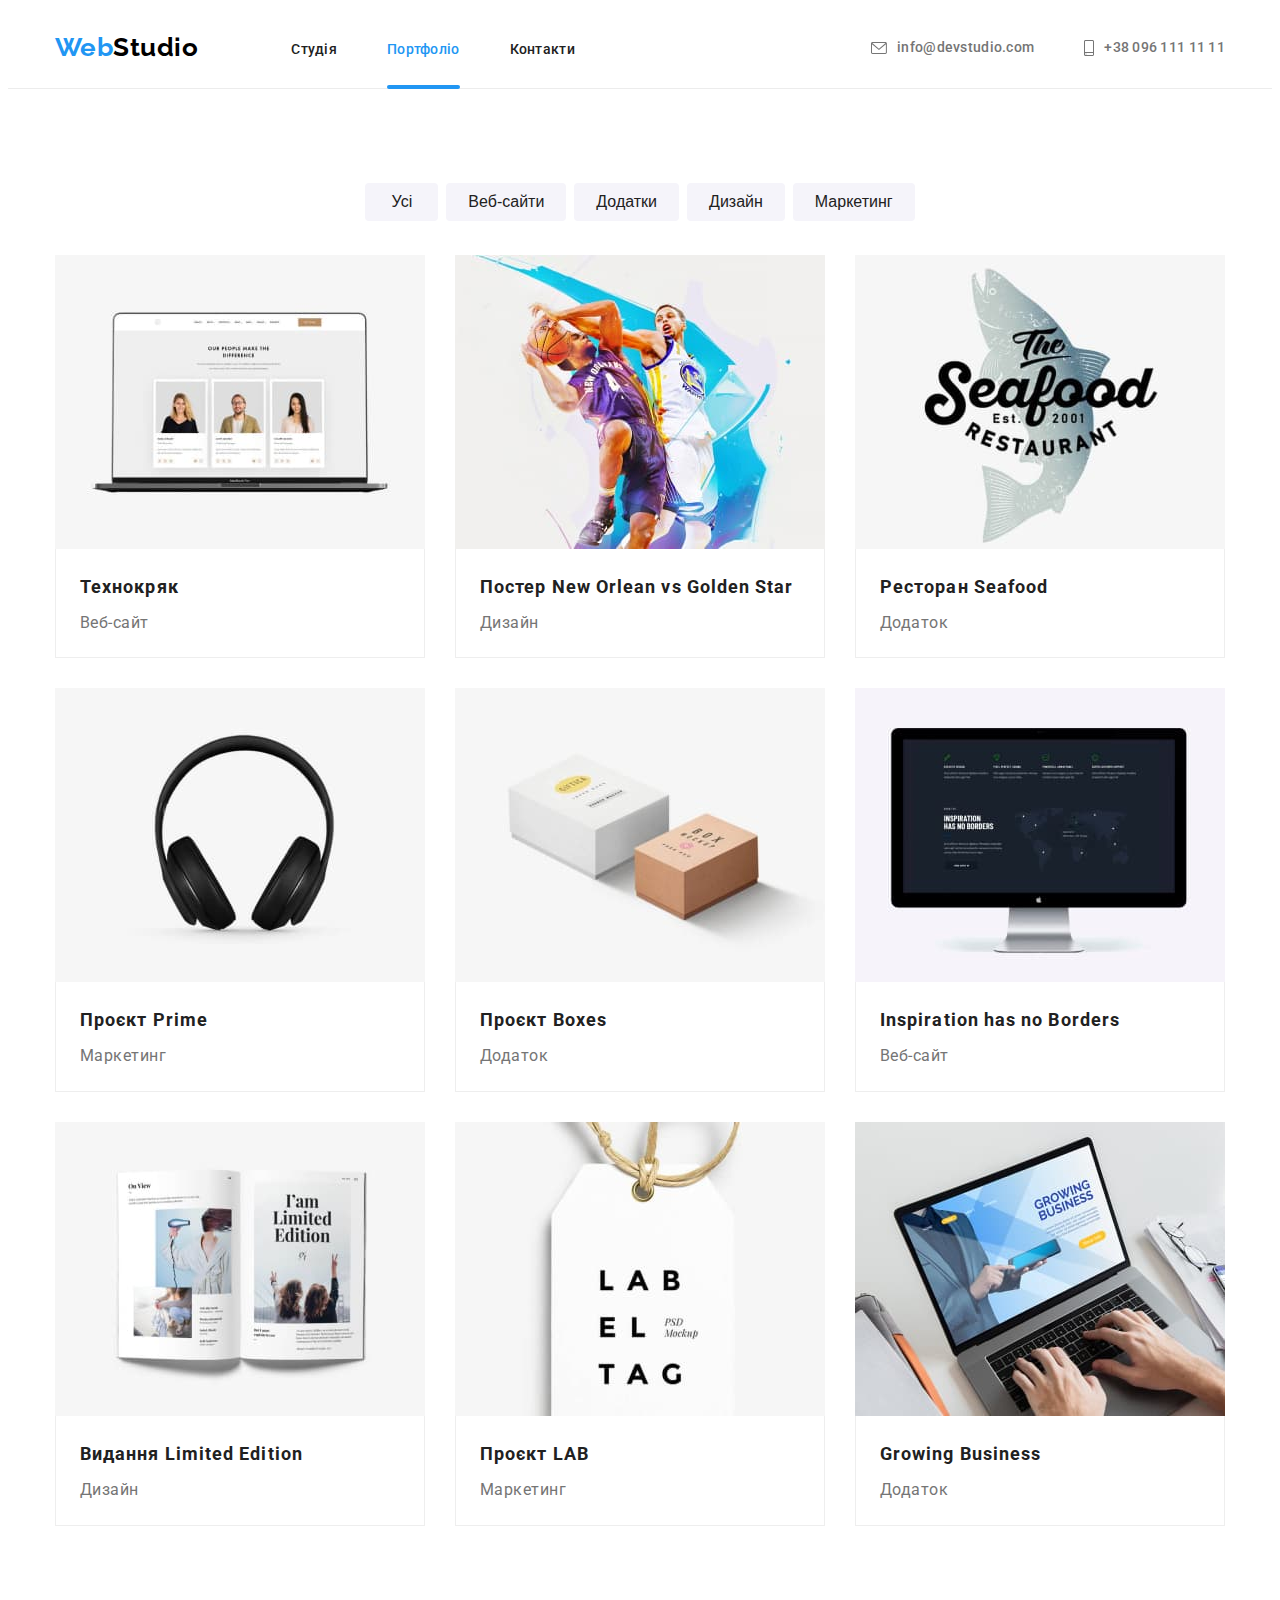
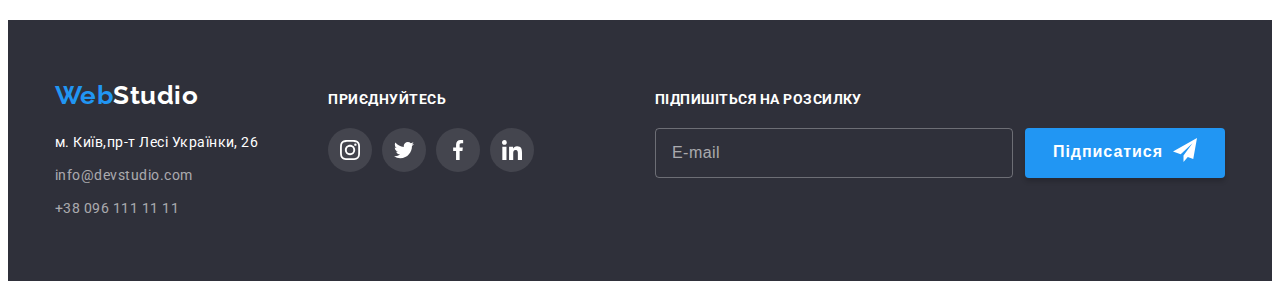
==== portfolio.html @ 3c7f7f25 "hw06" ====
<!DOCTYPE html>
<html lang="uk">
  <head>
    <meta charset="UTF-8" />
    <meta http-equiv="X-UA-Compatible" content="IE=edge" />
    <meta name="viewport" content="width=device-width, initial-scale=1.0" />
    <title>Portfolio</title>
    <link rel="preconnect" href="https://fonts.googleapis.com" />
    <link rel="preconnect" href="https://fonts.gstatic.com" crossorigin />
    <link
      href="https://fonts.googleapis.com/css2?family=Raleway:wght@700&family=Roboto:wght@400;500;700;900&display=swap"
      rel="stylesheet"
    />
    <link
      rel="stylesheet"
      href="https://cdnjs.cloudflare.com/ajax/libs/modern-normalize/1.1.0/modern-normalize.min.css"
      integrity="sha512-wpPYUAdjBVSE4KJnH1VR1HeZfpl1ub8YT/NKx4PuQ5NmX2tKuGu6U/JRp5y+Y8XG2tV+wKQpNHVUX03MfMFn9Q=="
      crossorigin="anonymous"
      referrerpolicy="no-referrer"
    />
    <link rel="stylesheet" href="./css/styles.css" />
  </head>

  <body>
    <!--header content-->
    <header class="header-content">
      <div class="container">
        <nav class="header-nav">
          <a href="./index.html" class="logo"
            >Web<span class="header-studio">Studio</span></a
          >
          <!--Menu Nav-->
          <ul class="header-items list">
            <li class="menu-nav item">
              <a href="./index.html" class="header-item">Студія</a>
            </li>
            <li class="menu-nav item">
              <a href="./portfolio.html" class="header-item current"
                >Портфоліо</a
              >
            </li>
            <li class="menu-nav item">
              <a href="#" class="header-item">Контакти</a>
            </li>
          </ul>
          <!--contacts-->
          <ul class="header-contacts list">
            <li class="item">
              <a href="mailto:info@devstudio.com" class="header-contact"
                ><svg class="item-icon" width="16" height="12">
                  <use href="./images/icons.svg#envelope"></use></svg
                >info@devstudio.com</a
              >
            </li>
            <li class="item">
              <a href="tel:+380961111111" class="header-contact"
                ><svg class="item-icon" width="10" height="16">
                  <use href="./images/icons.svg#smartphone"></use></svg
                >+38 096 111 11 11</a
              >
            </li>
          </ul>
        </nav>
      </div>
    </header>
    <!--Main content-->
    <main>
      <div class="container">
        <section class="section">
          <!-- filters -->
          <h1 class="caption">Портфоліо</h1>
          <ul class="items-buttons list">
            <li class="item">
              <button type="button" class="button secondary">Усі</button>
            </li>
            <li class="item">
              <button type="button" class="button secondary">Веб-сайти</button>
            </li>
            <li class="item">
              <button type="button" class="button secondary">Додатки</button>
            </li>
            <li class="item">
              <button type="button" class="button secondary">Дизайн</button>
            </li>
            <li class="item">
              <button type="button" class="button secondary">Маркетинг</button>
            </li>
          </ul>
          <!-- projects -->
          <ul class="projects list">
            <li class="project">
              <a href="" class="project-link">
                <div class="box-overlay">
                  <img
                    src="images/laptop.jpg"
                    alt="ноутбук"
                    width="370"
                    class="image"
                  />
                  <div class="overlay">
                    <p class="overlay-text">
                      Ресурс пропонує комплексні пропозиції з різним рівнем
                      функціоналу та сервісів. Все це дозволить відвідувачу
                      отримати вичерпні відомості про компанію чи приватну
                      особу.
                    </p>
                  </div>
                </div>
                <div class="project-box">
                  <h2 class="title">Технокряк</h2>
                  <p class="text">Веб-сайт</p>
                </div></a
              >
            </li>
            <li class="project">
              <a href="" class="project-link">
                <div class="box-overlay">
                  <img
                    src="images/basketball.jpg"
                    alt="два гравці у баскетбол"
                    width="370"
                    class="image"
                  />
                  <div class="overlay">
                    <p class="overlay-text">
                      Ресурс пропонує комплексні пропозиції з різним рівнем
                      функціоналу та сервісів. Все це дозволить відвідувачу
                      отримати вичерпні відомості про компанію чи приватну
                      особу.
                    </p>
                  </div>
                </div>
                <div class="project-box">
                  <h2 class="title">Постер New Orlean vs Golden Star</h2>
                  <p class="text">Дизайн</p>
                </div></a
              >
            </li>
            <li class="project">
              <a href="" class="project-link">
                <div class="box-overlay">
                  <img
                    src="images/seafood.jpg"
                    alt="логотип ресторану"
                    width="370"
                    class="image"
                  />
                  <div class="overlay">
                    <p class="overlay-text">
                      Ресурс пропонує комплексні пропозиції з різним рівнем
                      функціоналу та сервісів. Все це дозволить відвідувачу
                      отримати вичерпні відомості про компанію чи приватну
                      особу.
                    </p>
                  </div>
                </div>
                <div class="project-box">
                  <h2 class="title">Ресторан Seafood</h2>
                  <p class="text">Додаток</p>
                </div></a
              >
            </li>
            <li class="project">
              <a href="" class="project-link">
                <div class="box-overlay">
                  <img
                    src="images/headphones.jpg"
                    alt="навушники"
                    width="370"
                    class="image"
                  />
                  <div class="overlay">
                    <p class="overlay-text">
                      Ресурс пропонує комплексні пропозиції з різним рівнем
                      функціоналу та сервісів. Все це дозволить відвідувачу
                      отримати вичерпні відомості про компанію чи приватну
                      особу.
                    </p>
                  </div>
                </div>
                <div class="project-box">
                  <h2 class="title">Проєкт Prime</h2>
                  <p class="text">Маркетинг</p>
                </div></a
              >
            </li>
            <li class="project">
              <a href="" class="project-link">
                <div class="box-overlay">
                  <img
                    src="images/boxes.jpg"
                    alt="коробки"
                    width="370"
                    class="image"
                  />
                  <div class="overlay">
                    <p class="overlay-text">
                      Ресурс пропонує комплексні пропозиції з різним рівнем
                      функціоналу та сервісів. Все це дозволить відвідувачу
                      отримати вичерпні відомості про компанію чи приватну
                      особу.
                    </p>
                  </div>
                </div>
                <div class="project-box">
                  <h2 class="title">Проєкт Boxes</h2>
                  <p class="text">Додаток</p>
                </div></a
              >
            </li>
            <li class="project">
              <a href="" class="project-link">
                <div class="box-overlay">
                  <img
                    src="images/monitor.jpg"
                    alt="монитор"
                    width="370"
                    class="image"
                  />
                  <div class="overlay">
                    <p class="overlay-text">
                      Ресурс пропонує комплексні пропозиції з різним рівнем
                      функціоналу та сервісів. Все це дозволить відвідувачу
                      отримати вичерпні відомості про компанію чи приватну
                      особу.
                    </p>
                  </div>
                </div>
                <div class="project-box">
                  <h2 class="title">Inspiration has no Borders</h2>
                  <p class="text">Веб-сайт</p>
                </div></a
              >
            </li>
            <li class="project">
              <a href="" class="project-link">
                <div class="box-overlay">
                  <img
                    src="images/magazine.jpg"
                    alt="журнал"
                    width="370"
                    class="image"
                  />
                  <div class="overlay">
                    <p class="overlay-text">
                      Ресурс пропонує комплексні пропозиції з різним рівнем
                      функціоналу та сервісів. Все це дозволить відвідувачу
                      отримати вичерпні відомості про компанію чи приватну
                      особу.
                    </p>
                  </div>
                </div>
                <div class="project-box">
                  <h2 class="title">Видання Limited Edition</h2>
                  <p class="text">Дизайн</p>
                </div></a
              >
            </li>
            <li class="project">
              <a href="" class="project-link">
                <div class="box-overlay">
                  <img
                    src="images/label.jpg"
                    alt="бирка"
                    width="370"
                    class="image"
                  />
                  <div class="overlay">
                    <p class="overlay-text">
                      Ресурс пропонує комплексні пропозиції з різним рівнем
                      функціоналу та сервісів. Все це дозволить відвідувачу
                      отримати вичерпні відомості про компанію чи приватну
                      особу.
                    </p>
                  </div>
                </div>
                <div class="project-box">
                  <h2 class="title">Проєкт LAB</h2>
                  <p class="text">Маркетинг</p>
                </div></a
              >
            </li>
            <li class="project">
              <a href="" class="project-link">
                <div class="box-overlay">
                  <img
                    src="images/growing.jpg"
                    alt="бізнес вебсайт на ноутбуці"
                    width="370"
                    class="image"
                  />
                  <div class="overlay">
                    <p class="overlay-text">
                      Ресурс пропонує комплексні пропозиції з різним рівнем
                      функціоналу та сервісів. Все це дозволить відвідувачу
                      отримати вичерпні відомості про компанію чи приватну
                      особу.
                    </p>
                  </div>
                </div>
                <div class="project-box">
                  <h2 class="title">Growing Business</h2>
                  <p class="text">Додаток</p>
                </div>
              </a>
            </li>
          </ul>
        </section>
      </div>
    </main>
    <!--footer content-->
    <footer class="page-footer">
      <div class="footer-box container">
        <div class="address-box">
          <a href="./index.html" class="logo"
            >Web<span class="footer-studio">Studio</span></a
          >
          <address>
            <ul class="footer-contacts list">
              <li class="footer-address address">
                м. Київ,пр-т Лесі Українки, 26
              </li>
              <li class="address">
                <a href="mailto:info@devstudio.com" class="footer-contact more"
                  >info@devstudio.com</a
                >
              </li>
              <li class="address">
                <a href="tel:+380961111111" class="footer-contact more"
                  >+38 096 111 11 11</a
                >
              </li>
            </ul>
          </address>
        </div>
        <div class="social">
          <p class="footer-title">приєднуйтесь</p>
          <ul class="list social-list">
            <li class="social-item">
              <a href="#" class="social-link"
                ><svg class="social-icon">
                  <use href="./images/icons.svg#instagram"></use></svg
              ></a>
            </li>
            <li class="social-item">
              <a href="#" class="social-link"
                ><svg class="social-icon">
                  <use href="./images/icons.svg#twitter"></use></svg
              ></a>
            </li>
            <li class="social-item">
              <a href="#" class="social-link"
                ><svg class="social-icon">
                  <use href="./images/icons.svg#facebook"></use></svg
              ></a>
            </li>
            <li class="social-item">
              <a href="#" class="social-link"
                ><svg class="social-icon">
                  <use href="./images/icons.svg#linkedin"></use></svg
              ></a>
            </li>
          </ul>
        </div>
        <form class="footer-form">
          <p class="footer-title">Підпишіться на розсилку</p>
          <div class="form-group">
            <label for="email" class="footer-label"></label>
            <input
              type="email"
              name="email"
              class="footer-input"
              placeholder="E-mail"
              id="email"
            />
            <button type="submit" class="button footer-btn-form primary">
              Підписатися
              <svg class="footer-form-icon" width="24" height="24">
                <use href="./images/icons.svg#send"></use>
              </svg>
            </button>
          </div>
        </form>
      </div>
    </footer>
  </body>
</html>
---- css/styles.css ----
:root {
  --primary-background-color: #ffffff;
  --content-background-color: #2f303a;
  --team-background-color: #f5f4fa;
  --primary-text-color: #757575;
  --logo-color: #2196f3;
  --header-logo-color: #000000;
  --title-text-color: #212121;
  --accent-color: #2196f3;
  --hero-headline-color: #ffffff;
  --footer-contact: rgba(255, 255, 255, 0.6);
  --content-background-color: #2f303a;
  --second-section-background-color: #f5f4fa;
  --team-item-background: #ffffff;
  --icon-color: #afb1b8;
  --accent-team-icon-color: #ffffff;
  --accent-team-background-color: #2196f3;
}
html {
  box-sizing: border-box;
}

*,
*::before,
*::after {
  box-sizing: inherit;
}

body {
  font-family: "Roboto", sans-serif;
  letter-spacing: 0.03em;
  background-color: var(--primary-background-color);
  color: var(--primary-text-color);
}
a {
  text-decoration: none;
}

/*--------------------------- section container ------------------------*/
.section {
  padding-top: 94px;
  padding-bottom: 94px;
}
.container {
  width: 1200px;
  padding-left: 15px;
  padding-right: 15px;
  margin: 0 auto;
}
/*--------------------------- header------------------------------------ */

.list {
  list-style: none;
  padding: 0;
  margin: 0;
}
.header-content {
  background-color: var(--primary-background-color);
  border-bottom: 1px solid #ececec;
}
.header-nav {
  display: flex;
  height: 80px;
  align-items: center;
}
/*---------------------------logo --------------------------------------*/
.logo {
  font-family: "Raleway";
  font-weight: 700;
  font-size: 26px;
  line-height: 1.2;
  color: var(--logo-color);
}
.header-studio {
  color: var(--header-logo-color);
}
/*--------------------------- menu nav ---------------------------------*/

.header-items {
  display: flex;
  margin-left: 93px;
}
.menu-nav {
  padding: 32px 0;
}

.header-items .item:not(:last-child),
.header-contacts .item:not(:last-child) {
  margin-right: 50px;
}
.header-item {
  position: relative;
  font-weight: 500;
  font-size: 14px;
  line-height: 1.14;
  letter-spacing: 0.02em;
  padding: 32px 0;
  color: var(--title-text-color);
  transition-property: color;
  transition-duration: 250ms;
  transition-timing-function: cubic-bezier(0.4, 0, 0.2, 1);
}
.header-item:hover,
.header-item:focus {
  color: var(--accent-color);
}
.header-items .current {
  color: var(--accent-color);
}

.header-item::after {
  position: absolute;
  content: "";
  display: flex;

  width: 100%;
  height: 4px;
  bottom: 0;
  border-radius: 2px;
  background-color: transparent;

  transition-property: background-color;
  transition-duration: 250ms;
  transition-timing-function: cubic-bezier(0.4, 0, 0.2, 1);
}
.header-item.current::after,
.header-item:hover::after,
.header-item:focus::after {
  background-color: var(--accent-team-background-color);
}

/*--------------------------- header contacts --------------------------*/
.item-icon {
  margin-right: 10px;
  fill: var(--primary-text-color);
  transition-property: fill;
  transition-duration: 250ms;
  transition-timing-function: cubic-bezier(0.4, 0, 0.2, 1);
}

.header-contacts {
  display: flex;
  margin-left: auto;
}
.header-contact {
  display: flex;

  align-items: center;
  font-weight: 500;
  font-size: 14px;
  line-height: 1.14;
  letter-spacing: 0.02em;
  padding: 32px 0;
  color: var(--primary-text-color);
  transition-property: color;
  transition-duration: 250ms;
  transition-timing-function: cubic-bezier(0.4, 0, 0.2, 1);
}

.header-contact:hover,
.header-contact:focus {
  color: var(--accent-color);
}

.header-contact:hover .item-icon,
.header-contact:focus .item-icon {
  fill: var(--accent-color);
}

/*--------------------------- hero content -----------------------------*/
.hero-content {
  width: 1600px;
  background-color: var(--content-background-color);
  background-image: linear-gradient(
      to right,
      rgba(47, 48, 58, 0.4),
      rgba(47, 48, 58, 0.4)
    ),
    url(../images/img.jpg);
  background-repeat: no-repeat;
  background-position: center;
  background-size: cover;
  padding: 200px 0px 200px;
  margin: auto;
  text-align: center;
}
.hero-headline {
  width: 696px;
  font-weight: 900;
  font-size: 44px;
  line-height: 1.36;
  letter-spacing: 0.06em;
  text-transform: uppercase;
  margin: auto;
  margin-bottom: 30px;
  color: var(--hero-headline-color);
}

/*--------------------------- button -----------------------------------*/
.button {
  cursor: pointer;
  border: 0;
  border-radius: 4px;
}
.hero-content .button {
  display: inline-block;
  min-width: 216px;
  font-weight: 700;
  font-size: 16px;
  line-height: 1.8;
  letter-spacing: 0.06em;
  margin: auto;
  padding: 10px 34px;
  box-shadow: 0px 4px 4px rgba(0, 0, 0, 0.15);
}
.button.primary {
  background-color: var(--accent-color);
  color: var(--hero-headline-color);
  transition-property: background-color, color;
  transition-duration: 250ms;
  transition-timing-function: cubic-bezier(0.4, 0, 0.2, 1);
}
.button.primary:focus,
.button.primary:hover {
  color: var(--title-text-color);
  background-color: var(--team-background-color);
}

/*--------------------------- peculiarities ----------------------------*/
.peculiarities,
.caption {
  visibility: hidden;
  margin: 0;
  height: 0;
}

.block-icons {
  display: flex;
  align-items: center;
  justify-content: center;
  width: 270px;
  height: 120px;
  margin-bottom: 30px;
  background-color: var(--second-section-background-color);
  border-radius: 4px;
}
.section-icon {
  width: 70px;
  height: 70px;
}
.section-item .title {
  font-weight: 700;
  font-size: 14px;
  line-height: 1.14;
  margin: 0 0 10px;
  color: var(--title-text-color);
}
.section-item .text {
  width: 270px;
  font-size: 14px;
  line-height: 1.7;
  margin: 0;
}

/*-------------------------- work --------------------------------------*/
.work {
  padding-top: 0;
}
.section-headline {
  font-weight: 700;
  font-size: 36px;
  line-height: 1.16;
  text-align: center;
  margin-top: 0;
  margin-bottom: 50px;
  color: var(--title-text-color);
}
.work-thumb {
  display: flex;
  position: relative;
}
.action-work {
  display: flex;
  position: absolute;
  width: 370px;
  height: 70px;
  justify-content: center;
  align-items: center;
  bottom: 0;
  background-color: rgba(47, 48, 58, 0.8);
}
.action-title {
  font-size: 14px;
  line-height: 1.14;
  margin: 0;
  letter-spacing: 0.03em;
  text-transform: uppercase;

  color: var(--hero-headline-color);
}
.image {
  display: block;
}

/*--------------------------- team -------------------------------------*/
.team {
  background-color: var(--team-background-color);
}
.name-box {
  padding: 30px 32px;
}
.team .title {
  font-weight: 500;
  font-size: 16px;
  line-height: 1.18;
  text-align: center;
  margin-top: 0;
  margin-bottom: 10px;
  color: var(--title-text-color);
}

.team-item .text {
  text-align: center;
  margin: 0;
  margin-bottom: 16px;
}
/* -------- team & projects text ---------- */
.team-items .text,
.projects .text {
  font-size: 16px;
  line-height: 1.8;
}
.team-item {
  width: 270px;
  background-color: var(--team-item-background);
  box-shadow: 0px 1px 3px rgba(0, 0, 0, 0.12), 0px 1px 1px rgba(0, 0, 0, 0.14),
    0px 2px 1px rgba(0, 0, 0, 0.2);
  border-radius: 0px 0px 4px 4px;
}
.team-items,
.section-items {
  display: flex;
  gap: 30px;
}
/* ------------team network ---------------- */

.network-items {
  display: flex;
}
.team-link {
  display: flex;
  justify-content: center;
  align-items: center;
  width: 44px;
  height: 44px;
  background-color: transparent;
  border-radius: 50%;
}
.team-link {
  background-color: rgba(255, 255, 255, 0.1);
  border-radius: 50%;
  transition-property: background-color;
  transition-duration: 250ms;
  transition-timing-function: cubic-bezier(0.4, 0, 0.2, 1);
}

.team-icon {
  width: 20px;
  height: 20px;
  fill: var(--icon-color);
  transition-property: fill;
  transition-duration: 250ms;
  transition-timing-function: cubic-bezier(0.4, 0, 0.2, 1);
}
.network-item:not(:last-child) {
  margin-right: 10px;
}
.team-link:hover .team-icon,
.team-link:focus .team-icon {
  fill: var(--accent-team-icon-color);
}
.team-link:hover,
.team-link:focus {
  background-color: var(--accent-team-background-color);
}

/* --------------------------clients------------------------------------ */
.clients {
  display: flex;
}
.client-link {
  display: flex;
  justify-content: center;
  align-items: center;
  width: 170px;
  height: 92px;
  border: 1px solid #afb1b8;
  border-radius: 4px;
  transition-property: border-color;
  transition-duration: 250ms;
  transition-timing-function: cubic-bezier(0.4, 0, 0.2, 1);
}

.client-icon {
  width: 106px;
  height: 60px;
  fill: var(--icon-color);
  transition-property: fill;
  transition-duration: 250ms;
  transition-timing-function: cubic-bezier(0.4, 0, 0.2, 1);
}
.client-item:not(:last-child) {
  margin-right: 30px;
}
.client-link:hover .client-icon,
.client-link:focus .client-icon {
  fill: var(--accent-color);
}
.client-link:hover,
.client-link:focus {
  border-color: var(--accent-team-background-color);
}

/*--------------------------- footer -----------------------------------*/
.footer-box {
  display: flex;
  align-items: baseline;
}
.address-box {
  margin-right: 70px;
}
.page-footer {
  background-color: var(--content-background-color);
  padding: 60px 0;
}
.footer-studio {
  color: var(--hero-headline-color);
}
.footer-contacts {
  margin-top: 20px;
}
.footer-address.address {
  color: var(--hero-headline-color);
}
.footer-contact,
.footer-address {
  font-style: normal;
  font-size: 14px;
  line-height: 1.7;
  color: var(--footer-contact);
}
.more {
  transition-property: color;
  transition-duration: 250ms;
  transition-timing-function: cubic-bezier(0.4, 0, 0.2, 1);
}
.address:not(:last-child) {
  margin-bottom: 9px;
}
.footer-contact:hover,
.footer-contact:focus {
  color: var(--accent-color);
}
/*--------------------------- Social -----------------------------------*/
.social {
  width: 206px;
  height: 80px;
  margin-top: 12px;
}

.footer-title {
  font-weight: 700;
  font-size: 14px;
  line-height: 1.14;
  text-transform: uppercase;
  margin: 0;
  margin-bottom: 20px;
  padding: 0;
  color: var(--hero-headline-color);
}
.social-list {
  display: flex;
}

.social-link {
  display: flex;
  justify-content: center;
  align-items: center;
  width: 44px;
  height: 44px;
  background-color: rgba(255, 255, 255, 0.1);
  border-radius: 50%;
  transition-property: background-color;
  transition-duration: 250ms;
  transition-timing-function: cubic-bezier(0.4, 0, 0.2, 1);
}

.social-icon {
  width: 20px;
  height: 20px;
  fill: var(--accent-team-icon-color);
}
.social-item:not(:last-child) {
  margin-right: 10px;
}

.social-link:hover,
.social-link:focus {
  background-color: var(--accent-team-background-color);
  border-radius: 50%;
}

/*--------------------------- footer form ------------------------------*/
.footer-form {
  margin-left: auto;
}
.form-group {
  display: flex;
}

.footer-input {
  width: 358px;
  height: 50px;
  font-size: 16px;
  margin-right: 12px;
  padding: 15px 16px;
  color: var(--accent-team-icon-color);
  border: 1px solid rgba(255, 255, 255, 0.3);
  background-color: transparent;
  border-radius: 4px;
  outline: none;
  transition-property: border-color;
  transition-duration: 250ms;
  transition-timing-function: cubic-bezier(0.4, 0, 0.2, 1);
}
.footer-input::placeholder {
  font-weight: 400;
  font-size: 16px;
  line-height: 1.25;
  letter-spacing: 0.03em;
  color: rgba(255, 255, 255, 0.6);
}
.footer-input:hover,
.footer-input:focus {
  border-color: var(--accent-color);
}
.footer-btn-form {
  display: flex;
  font-style: normal;
  font-weight: 700;
  font-size: 16px;
  line-height: 1.8;
  letter-spacing: 0.06em;
  padding: 10px 28px;
  align-content: baseline;
  color: var(--hero-headline-color);
  background-color: var(--accent-team-background-color);
  box-shadow: 0px 4px 4px rgba(0, 0, 0, 0.15);
}
.footer-form-icon {
  margin-left: 10px;
  fill: var(--accent-team-icon-color);
  transition-property: fill;
  transition-duration: 250ms;
  transition-timing-function: cubic-bezier(0.4, 0, 0.2, 1);
}
.footer-btn-form:hover .footer-form-icon,
.footer-btn-form:focus .footer-form-icon {
  fill: var(--header-logo-color);
}

/*--------------------------- portfolio --------------------------------*/

/*--------------------------- buttons ----------------------------------*/
.items-buttons {
  display: flex;
  justify-content: center;
  gap: 8px;
}

.items-buttons .button {
  font-weight: 500;
  font-size: 16px;
  min-width: 73px;
  padding: 6px 22px;
  line-height: 1.6;
}
.button.secondary {
  background-color: var(--team-background-color);
  color: var(--title-text-color);
  transition-property: background-color, color, padding;
  transition-duration: 250ms;
  transition-timing-function: cubic-bezier(0.4, 0, 0.2, 1);
}
.button.secondary:hover,
.button.secondary:focus {
  background-color: var(--accent-color);
  color: var(--hero-headline-color);
  padding: 6px 25px;
}

/*--------------------------- projects ---------------------------------*/

.projects.list {
  display: flex;
  flex-wrap: wrap;
  margin-top: 34px;
  gap: 30px;
}
.project {
  /* width: 370px; */
  width: calc((100% - 60px) / 3);
  background-color: var(--primary-background-color);
  transition-property: box-shadow;
  transition-duration: 250ms;
  transition-timing-function: cubic-bezier(0.4, 0, 0.2, 1);
}

.project-box {
  padding: 20px 24px 20px;
  border: 1px solid #eeeeee;
  border-top: 0;
}
.project .title {
  font-weight: 700;
  font-size: 18px;
  line-height: 2;
  letter-spacing: 0.06em;
  margin: 0;
  margin-bottom: 4px;
  color: var(--title-text-color);
}
.project .text {
  color: var(--primary-text-color);
  margin: 0;
}
.box-overlay {
  position: relative;
  width: 370px;
  height: 294px;
  overflow: hidden;
}
.project:hover .overlay {
  transform: translatey(0);
}
.overlay {
  position: absolute;
  top: 0;
  left: 0;
  width: 100%;
  height: 100%;
  padding: 63px 24px;
  background-color: rgba(33, 150, 243, 0.9);

  transform: translatey(100%);
  transition-property: transform;
  transition-duration: 250ms;
  transition-timing-function: cubic-bezier(0.4, 0, 0.2, 1);
}
.overlay-text {
  font-weight: 400;
  font-size: 18px;
  line-height: 1.5;
  letter-spacing: 0.03em;
  margin: 0;

  color: var(--hero-headline-color);
}

.project:hover {
  box-shadow: 0px 1px 1px rgba(0, 0, 0, 0.12), 0px 4px 4px rgba(0, 0, 0, 0.06),
    1px 4px 6px rgba(0, 0, 0, 0.16);
}
/*------------------------- backdrop ----------------------------------*/
.backdrop {
  position: fixed;
  width: 100%;
  height: 100%;
  left: 0;
  top: 0;

  opacity: 1;
  transition: opacity 250ms cubic-bezier(0.4, 0, 0.2, 1);

  background-color: rgba(0, 0, 0, 0.2);
}
.backdrop.is-hidden {
  opacity: 0;
  pointer-events: none;
}
.backdrop.is-hidden .modal {
  transform: translate(-50%, -50%) scale(0);

  /* -------------------------- modal window -----------------------------*/
}
.modal {
  position: absolute;
  top: 50%;
  left: 50%;

  transform: translate(-50%, -50%) scale(1);
  transition: transform 250ms cubic-bezier(0.4, 0, 0.2, 1);

  background-color: var(--primary-background-color);
  box-shadow: 0px 1px 3px rgba(0, 0, 0, 0.12), 0px 1px 1px rgba(0, 0, 0, 0.14),
    0px 2px 1px rgba(0, 0, 0, 0.2);
  border-radius: 4px;
}
.button-close-modal {
  display: flex;
  position: absolute;

  right: 8px;
  top: 8px;
  width: 30px;
  height: 30px;

  padding: 0;
  align-items: center;
  justify-content: center;
  cursor: pointer;

  background-color: var(--team-item-background);
  border: 1px solid rgba(0, 0, 0, 0.1);
  border-radius: 50%;
}
.close-black-icon {
  width: 11px;
  height: 11px;
  transition-property: fill;
  transition-duration: 250ms;
  transition-timing-function: cubic-bezier(0.4, 0, 0.2, 1);
}
.button-close-modal:hover .close-black-icon,
.button-close-modal:focus .close-black-icon {
  fill: var(--accent-color);
}
.modal-form {
  width: 100%;
  height: 100%;
  padding: 40px;
}
.modal-title {
  font-size: 20px;
  line-height: 1.15;
  text-align: center;
  letter-spacing: 0.03em;
  margin: 0;
  margin-bottom: 12px;

  color: #212121;
}

.form-field {
  display: flex;
  position: relative;
  flex-direction: column;
  margin-bottom: 10px;
}

.modal-label {
  font-weight: 400;
  font-size: 12px;
  line-height: 1.16;
  letter-spacing: 0.01em;

  color: #757575;
}
.modal-input {
  font-size: 12px;
  padding: 12px 16px 12px 42px;
  color: #757575;
  border: 1px solid rgba(33, 33, 33, 0.2);
  border-radius: 4px;
  outline: none;
  transition-property: border-color;
  transition-duration: 250ms;
  transition-timing-function: cubic-bezier(0.4, 0, 0.2, 1);
}
.modal-icon {
  position: absolute;
  bottom: 11px;
  left: 12px;
  pointer-events: none;
  transition-property: fill;
  transition-duration: 250ms;
  transition-timing-function: cubic-bezier(0.4, 0, 0.2, 1);
}
.comment {
  width: 448px;
  height: 120px;
  margin-bottom: 20px;
}

.modal-input.textarea {
  padding: 12px 16px;
  resize: none;
}
.textarea::placeholder {
  font-weight: 400;
  font-size: 12px;
  line-height: 14px;
  letter-spacing: 0.01em;
  color: rgba(117, 117, 117, 0.5);
}
.modal-input:hover,
.modal-input:focus {
  border-color: var(--accent-color);
}
.modal-input:hover + .modal-icon,
.modal-input:focus + .modal-icon {
  fill: var(--accent-color);
}

.checkbox {
  margin-bottom: 30px;
}

.label-checkbox {
  display: flex;
  align-items: center;
  font-style: normal;
  font-weight: 400;
  font-size: 14px;
  line-height: 1.7;
  letter-spacing: 0.03em;
  margin: auto;
  color: var(--primary-text-color);
  cursor: pointer;
}

.input-checkbox {
  -webkit-appearance: none;
  -moz-appearance: none;
  appearance: none;
}
.checkbok-icon {
  display: flex;
  justify-content: center;
  align-items: center;
  width: 16px;
  height: 15px;
  margin-right: 7px;
  border: 2px solid #212121;
  border-radius: 2px;
  fill: transparent;
}
.input-checkbox:checked + .checkbok-icon {
  fill: white;
  background-color: #2196f3;
  border-color: transparent;
  background-origin: border-box;
}

.modal-link {
  display: inline-block;
  margin-left: 5px;
  line-height: 0.9;
  border-bottom: 1px solid;
  color: var(--accent-color);
}
.modal-send:focus,
.modal-send:hover {
  box-shadow: 2px 8px 8px rgba(0, 0, 0, 0.15);
  transition-property: box-shadow;
  transition-duration: 250ms;
  transition-timing-function: cubic-bezier(0.4, 0, 0.2, 1);
}
.modal-send {
  font-size: 16px;
  line-height: 1.8;
  letter-spacing: 0.06em;
  margin: 0 125px;
  padding: 10px 52px;
  color: var(--hero-headline-color);
  background-color: var(--accent-team-background-color);
  box-shadow: 0px 4px 4px rgba(0, 0, 0, 0.15);
}
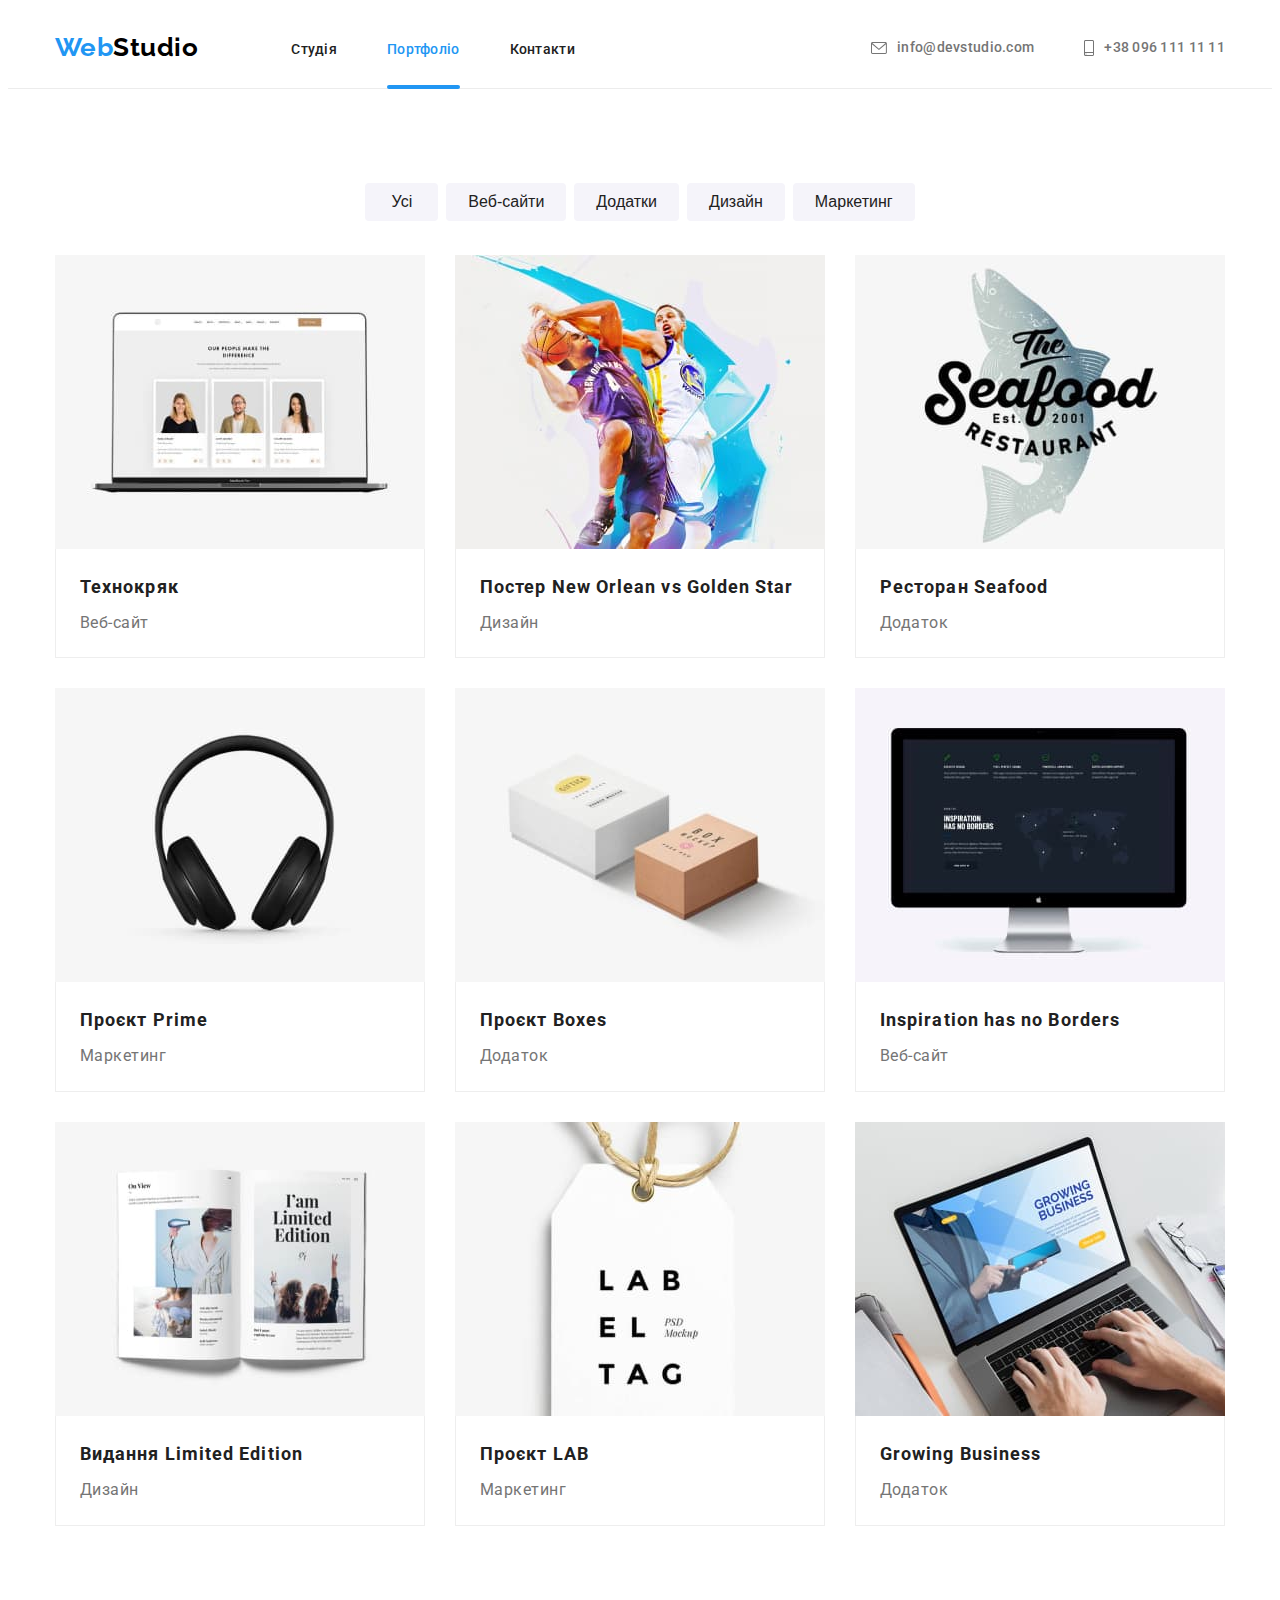
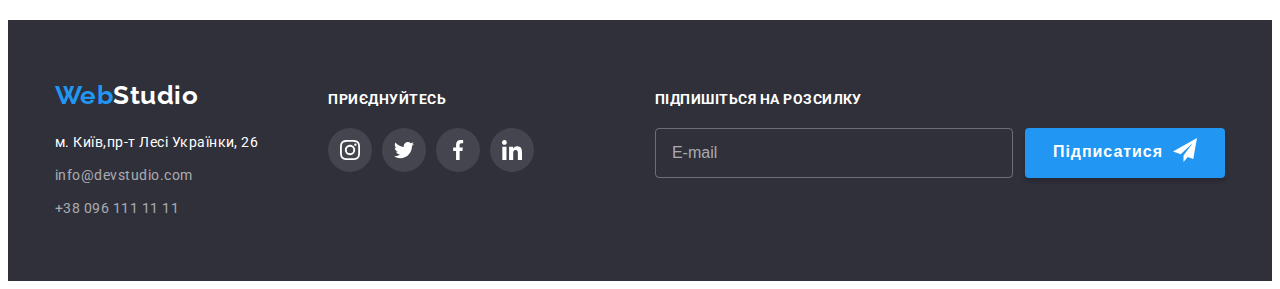
==== commit 0e0ce2d4: "hw06" ====
--- a/portfolio.html
+++ b/portfolio.html
@@ -25,36 +25,33 @@
     <!--header content-->
     <header class="header-content">
       <div class="container">
-        <nav class="header-nav">
-          <a href="./index.html" class="logo"
-            >Web<span class="header-studio">Studio</span></a
-          >
+        <nav class="header-content__nav">
+          <a href="./index.html" class="logo link"
+            >Web<span class="header-content__logo">Studio</span></a>
           <!--Menu Nav-->
-          <ul class="header-items list">
-            <li class="menu-nav item">
-              <a href="./index.html" class="header-item">Студія</a>
-            </li>
-            <li class="menu-nav item">
-              <a href="./portfolio.html" class="header-item current"
-                >Портфоліо</a
-              >
-            </li>
-            <li class="menu-nav item">
-              <a href="#" class="header-item">Контакти</a>
+          <ul class="menu-nav list">
+            <li class="menu-nav__item">
+              <a href="./index.html" class="menu-nav__link link">Студія</a>
+            </li>
+            <li class="menu-nav__item">
+              <a href="./portfolio.html" class="menu-nav__link menu-nav__link--current link">Портфоліо</a>
+            </li>
+            <li class="menu-nav__item">
+              <a href="#" class="menu-nav__link link">Контакти</a>
             </li>
           </ul>
           <!--contacts-->
           <ul class="header-contacts list">
-            <li class="item">
-              <a href="mailto:info@devstudio.com" class="header-contact"
-                ><svg class="item-icon" width="16" height="12">
+            <li class="header-contacts__item">
+              <a href="mailto:info@devstudio.com" class="header-contacts__contact link"
+                ><svg class="header-contacts__icon" width="16" height="12">
                   <use href="./images/icons.svg#envelope"></use></svg
                 >info@devstudio.com</a
               >
             </li>
-            <li class="item">
-              <a href="tel:+380961111111" class="header-contact"
-                ><svg class="item-icon" width="10" height="16">
+            <li class="header-contacts__item">
+              <a href="tel:+380961111111" class="header-contacts__contact link"
+                ><svg class="header-contacts__icon" width="10" height="16">
                   <use href="./images/icons.svg#smartphone"></use></svg
                 >+38 096 111 11 11</a
               >
@@ -68,239 +65,239 @@
       <div class="container">
         <section class="section">
           <!-- filters -->
-          <h1 class="caption">Портфоліо</h1>
-          <ul class="items-buttons list">
-            <li class="item">
-              <button type="button" class="button secondary">Усі</button>
-            </li>
-            <li class="item">
-              <button type="button" class="button secondary">Веб-сайти</button>
-            </li>
-            <li class="item">
-              <button type="button" class="button secondary">Додатки</button>
-            </li>
-            <li class="item">
-              <button type="button" class="button secondary">Дизайн</button>
-            </li>
-            <li class="item">
-              <button type="button" class="button secondary">Маркетинг</button>
+          <h1 class="section__caption">Портфоліо</h1>
+          <ul class="portfolio-filtres list">
+            <li class="item">
+              <button type="button" class="portfolio-filtres__button button button--secondary">Усі</button>
+            </li>
+            <li class="item">
+              <button type="button" class="portfolio-filtres__button button button--secondary">Веб-сайти</button>
+            </li>
+            <li class="item">
+              <button type="button" class="portfolio-filtres__button button button--secondary">Додатки</button>
+            </li>
+            <li class="item">
+              <button type="button" class="portfolio-filtres__button button button--secondary">Дизайн</button>
+            </li>
+            <li class="item">
+              <button type="button" class="portfolio-filtres__button button button--secondary">Маркетинг</button>
             </li>
           </ul>
           <!-- projects -->
-          <ul class="projects list">
-            <li class="project">
-              <a href="" class="project-link">
-                <div class="box-overlay">
+          <ul class="projects-list list">
+            <li class="projects-list__project">
+              <a href="" class="projects-list__link link">
+                <div class="overlay">
                   <img
                     src="images/laptop.jpg"
                     alt="ноутбук"
                     width="370"
                     class="image"
                   />
-                  <div class="overlay">
-                    <p class="overlay-text">
-                      Ресурс пропонує комплексні пропозиції з різним рівнем
-                      функціоналу та сервісів. Все це дозволить відвідувачу
-                      отримати вичерпні відомості про компанію чи приватну
-                      особу.
-                    </p>
-                  </div>
-                </div>
-                <div class="project-box">
-                  <h2 class="title">Технокряк</h2>
-                  <p class="text">Веб-сайт</p>
-                </div></a
-              >
-            </li>
-            <li class="project">
-              <a href="" class="project-link">
-                <div class="box-overlay">
+                  <div class="overlay__box">
+                    <p class="overlay__text">
+                      Ресурс пропонує комплексні пропозиції з різним рівнем
+                      функціоналу та сервісів. Все це дозволить відвідувачу
+                      отримати вичерпні відомості про компанію чи приватну
+                      особу.
+                    </p>
+                  </div>
+                </div>
+                <div class="project-box">
+                  <h2 class="project-box__title">Технокряк</h2>
+                  <p class="project-box__text">Веб-сайт</p>
+                </div></a
+              >
+            </li>
+            <li class="projects-list__project">
+              <a href="" class="projects-list__link link">
+                <div class="overlay">
                   <img
                     src="images/basketball.jpg"
                     alt="два гравці у баскетбол"
                     width="370"
                     class="image"
                   />
-                  <div class="overlay">
-                    <p class="overlay-text">
-                      Ресурс пропонує комплексні пропозиції з різним рівнем
-                      функціоналу та сервісів. Все це дозволить відвідувачу
-                      отримати вичерпні відомості про компанію чи приватну
-                      особу.
-                    </p>
-                  </div>
-                </div>
-                <div class="project-box">
-                  <h2 class="title">Постер New Orlean vs Golden Star</h2>
-                  <p class="text">Дизайн</p>
-                </div></a
-              >
-            </li>
-            <li class="project">
-              <a href="" class="project-link">
-                <div class="box-overlay">
+                  <div class="overlay__box">
+                    <p class="overlay__text">
+                      Ресурс пропонує комплексні пропозиції з різним рівнем
+                      функціоналу та сервісів. Все це дозволить відвідувачу
+                      отримати вичерпні відомості про компанію чи приватну
+                      особу.
+                    </p>
+                  </div>
+                </div>
+                <div class="project-box">
+                  <h2 class="project-box__title">Постер New Orlean vs Golden Star</h2>
+                  <p class="project-box__text">Дизайн</p>
+                </div></a
+              >
+            </li>
+            <li class="projects-list__project">
+              <a href="" class="projects-list__link link">
+                <div class="overlay">
                   <img
                     src="images/seafood.jpg"
                     alt="логотип ресторану"
                     width="370"
                     class="image"
                   />
-                  <div class="overlay">
-                    <p class="overlay-text">
-                      Ресурс пропонує комплексні пропозиції з різним рівнем
-                      функціоналу та сервісів. Все це дозволить відвідувачу
-                      отримати вичерпні відомості про компанію чи приватну
-                      особу.
-                    </p>
-                  </div>
-                </div>
-                <div class="project-box">
-                  <h2 class="title">Ресторан Seafood</h2>
-                  <p class="text">Додаток</p>
-                </div></a
-              >
-            </li>
-            <li class="project">
-              <a href="" class="project-link">
-                <div class="box-overlay">
+                  <div class="overlay__box">
+                    <p class="overlay__text">
+                      Ресурс пропонує комплексні пропозиції з різним рівнем
+                      функціоналу та сервісів. Все це дозволить відвідувачу
+                      отримати вичерпні відомості про компанію чи приватну
+                      особу.
+                    </p>
+                  </div>
+                </div>
+                <div class="project-box">
+                  <h2 class="project-box__title">Ресторан Seafood</h2>
+                  <p class="project-box__text">Додаток</p>
+                </div></a
+              >
+            </li>
+            <li class="projects-list__project">
+              <a href="" class="projects-list__link link">
+                <div class="overlay">
                   <img
                     src="images/headphones.jpg"
                     alt="навушники"
                     width="370"
                     class="image"
                   />
-                  <div class="overlay">
-                    <p class="overlay-text">
-                      Ресурс пропонує комплексні пропозиції з різним рівнем
-                      функціоналу та сервісів. Все це дозволить відвідувачу
-                      отримати вичерпні відомості про компанію чи приватну
-                      особу.
-                    </p>
-                  </div>
-                </div>
-                <div class="project-box">
-                  <h2 class="title">Проєкт Prime</h2>
-                  <p class="text">Маркетинг</p>
-                </div></a
-              >
-            </li>
-            <li class="project">
-              <a href="" class="project-link">
-                <div class="box-overlay">
+                  <div class="overlay__box">
+                    <p class="overlay__text">
+                      Ресурс пропонує комплексні пропозиції з різним рівнем
+                      функціоналу та сервісів. Все це дозволить відвідувачу
+                      отримати вичерпні відомості про компанію чи приватну
+                      особу.
+                    </p>
+                  </div>
+                </div>
+                <div class="project-box">
+                  <h2 class="project-box__title">Проєкт Prime</h2>
+                  <p class="project-box__text">Маркетинг</p>
+                </div></a
+              >
+            </li>
+            <li class="projects-list__project">
+              <a href="" class="projects-list__link link">
+                <div class="overlay">
                   <img
                     src="images/boxes.jpg"
                     alt="коробки"
                     width="370"
                     class="image"
                   />
-                  <div class="overlay">
-                    <p class="overlay-text">
-                      Ресурс пропонує комплексні пропозиції з різним рівнем
-                      функціоналу та сервісів. Все це дозволить відвідувачу
-                      отримати вичерпні відомості про компанію чи приватну
-                      особу.
-                    </p>
-                  </div>
-                </div>
-                <div class="project-box">
-                  <h2 class="title">Проєкт Boxes</h2>
-                  <p class="text">Додаток</p>
-                </div></a
-              >
-            </li>
-            <li class="project">
-              <a href="" class="project-link">
-                <div class="box-overlay">
+                  <div class="overlay__box">
+                    <p class="overlay__text">
+                      Ресурс пропонує комплексні пропозиції з різним рівнем
+                      функціоналу та сервісів. Все це дозволить відвідувачу
+                      отримати вичерпні відомості про компанію чи приватну
+                      особу.
+                    </p>
+                  </div>
+                </div>
+                <div class="project-box">
+                  <h2 class="project-box__title">Проєкт Boxes</h2>
+                  <p class="project-box__text">Додаток</p>
+                </div></a
+              >
+            </li>
+            <li class="projects-list__project">
+              <a href="" class="projects-list__link link">
+                <div class="overlay">
                   <img
                     src="images/monitor.jpg"
                     alt="монитор"
                     width="370"
                     class="image"
                   />
-                  <div class="overlay">
-                    <p class="overlay-text">
-                      Ресурс пропонує комплексні пропозиції з різним рівнем
-                      функціоналу та сервісів. Все це дозволить відвідувачу
-                      отримати вичерпні відомості про компанію чи приватну
-                      особу.
-                    </p>
-                  </div>
-                </div>
-                <div class="project-box">
-                  <h2 class="title">Inspiration has no Borders</h2>
-                  <p class="text">Веб-сайт</p>
-                </div></a
-              >
-            </li>
-            <li class="project">
-              <a href="" class="project-link">
-                <div class="box-overlay">
+                  <div class="overlay__box">
+                    <p class="overlay__text">
+                      Ресурс пропонує комплексні пропозиції з різним рівнем
+                      функціоналу та сервісів. Все це дозволить відвідувачу
+                      отримати вичерпні відомості про компанію чи приватну
+                      особу.
+                    </p>
+                  </div>
+                </div>
+                <div class="project-box">
+                  <h2 class="project-box__title">Inspiration has no Borders</h2>
+                  <p class="project-box__text">Веб-сайт</p>
+                </div></a
+              >
+            </li>
+            <li class="projects-list__project">
+              <a href="" class="projects-list__link link">
+                <div class="overlay">
                   <img
                     src="images/magazine.jpg"
                     alt="журнал"
                     width="370"
                     class="image"
                   />
-                  <div class="overlay">
-                    <p class="overlay-text">
-                      Ресурс пропонує комплексні пропозиції з різним рівнем
-                      функціоналу та сервісів. Все це дозволить відвідувачу
-                      отримати вичерпні відомості про компанію чи приватну
-                      особу.
-                    </p>
-                  </div>
-                </div>
-                <div class="project-box">
-                  <h2 class="title">Видання Limited Edition</h2>
-                  <p class="text">Дизайн</p>
-                </div></a
-              >
-            </li>
-            <li class="project">
-              <a href="" class="project-link">
-                <div class="box-overlay">
+                  <div class="overlay__box">
+                    <p class="overlay__text">
+                      Ресурс пропонує комплексні пропозиції з різним рівнем
+                      функціоналу та сервісів. Все це дозволить відвідувачу
+                      отримати вичерпні відомості про компанію чи приватну
+                      особу.
+                    </p>
+                  </div>
+                </div>
+                <div class="project-box">
+                  <h2 class="project-box__title">Видання Limited Edition</h2>
+                  <p class="project-box__text">Дизайн</p>
+                </div></a
+              >
+            </li>
+            <li class="projects-list__project">
+              <a href="" class="projects-list__link link">
+                <div class="overlay">
                   <img
                     src="images/label.jpg"
                     alt="бирка"
                     width="370"
                     class="image"
                   />
-                  <div class="overlay">
-                    <p class="overlay-text">
-                      Ресурс пропонує комплексні пропозиції з різним рівнем
-                      функціоналу та сервісів. Все це дозволить відвідувачу
-                      отримати вичерпні відомості про компанію чи приватну
-                      особу.
-                    </p>
-                  </div>
-                </div>
-                <div class="project-box">
-                  <h2 class="title">Проєкт LAB</h2>
-                  <p class="text">Маркетинг</p>
-                </div></a
-              >
-            </li>
-            <li class="project">
-              <a href="" class="project-link">
-                <div class="box-overlay">
+                  <div class="overlay__box">
+                    <p class="overlay__text">
+                      Ресурс пропонує комплексні пропозиції з різним рівнем
+                      функціоналу та сервісів. Все це дозволить відвідувачу
+                      отримати вичерпні відомості про компанію чи приватну
+                      особу.
+                    </p>
+                  </div>
+                </div>
+                <div class="project-box">
+                  <h2 class="project-box__title">Проєкт LAB</h2>
+                  <p class="project-box__text">Маркетинг</p>
+                </div></a
+              >
+            </li>
+            <li class="projects-list__project">
+              <a href="" class="projects-list__link link">
+                <div class="overlay">
                   <img
                     src="images/growing.jpg"
                     alt="бізнес вебсайт на ноутбуці"
                     width="370"
                     class="image"
                   />
-                  <div class="overlay">
-                    <p class="overlay-text">
-                      Ресурс пропонує комплексні пропозиції з різним рівнем
-                      функціоналу та сервісів. Все це дозволить відвідувачу
-                      отримати вичерпні відомості про компанію чи приватну
-                      особу.
-                    </p>
-                  </div>
-                </div>
-                <div class="project-box">
-                  <h2 class="title">Growing Business</h2>
-                  <p class="text">Додаток</p>
+                  <div class="overlay__box">
+                    <p class="overlay__text">
+                      Ресурс пропонує комплексні пропозиції з різним рівнем
+                      функціоналу та сервісів. Все це дозволить відвідувачу
+                      отримати вичерпні відомості про компанію чи приватну
+                      особу.
+                    </p>
+                  </div>
+                </div>
+                <div class="project-box">
+                  <h2 class="project-box__title">Growing Business</h2>
+                  <p class="project-box__text">Додаток</p>
                 </div>
               </a>
             </li>
@@ -310,72 +307,72 @@
     </main>
     <!--footer content-->
     <footer class="page-footer">
-      <div class="footer-box container">
-        <div class="address-box">
-          <a href="./index.html" class="logo"
-            >Web<span class="footer-studio">Studio</span></a
+      <div class="page-footer__box container">
+        <div class="page-footer__address-box">
+          <a href="./index.html" class="logo link"
+            >Web<span class="page-footer__logo">Studio</span></a
           >
           <address>
-            <ul class="footer-contacts list">
-              <li class="footer-address address">
+            <ul class="page-footer__contacts list">
+              <li class="page-footer__contact-item page-footer__address">
                 м. Київ,пр-т Лесі Українки, 26
               </li>
-              <li class="address">
-                <a href="mailto:info@devstudio.com" class="footer-contact more"
+              <li class="page-footer__contact-item">
+                <a href="mailto:info@devstudio.com" class="page-footer__contact link"
                   >info@devstudio.com</a
                 >
               </li>
-              <li class="address">
-                <a href="tel:+380961111111" class="footer-contact more"
+              <li class="page-footer__contact-item">
+                <a href="tel:+380961111111" class="page-footer__contact link"
                   >+38 096 111 11 11</a
                 >
               </li>
             </ul>
           </address>
         </div>
-        <div class="social">
-          <p class="footer-title">приєднуйтесь</p>
-          <ul class="list social-list">
-            <li class="social-item">
-              <a href="#" class="social-link"
-                ><svg class="social-icon">
+        <div class="footer-social">
+          <p class="footer__title">приєднуйтесь</p>
+          <ul class="list footer-social__list">
+            <li class="footer-social__item">
+              <a href="#" class="footer-social__link link"
+                ><svg class="footer-social__icon">
                   <use href="./images/icons.svg#instagram"></use></svg
               ></a>
             </li>
-            <li class="social-item">
-              <a href="#" class="social-link"
-                ><svg class="social-icon">
+            <li class="footer-social__item">
+              <a href="#" class="footer-social__link link"
+                ><svg class="footer-social__icon">
                   <use href="./images/icons.svg#twitter"></use></svg
               ></a>
             </li>
-            <li class="social-item">
-              <a href="#" class="social-link"
-                ><svg class="social-icon">
+            <li class="footer-social__item">
+              <a href="#" class="footer-social__link link"
+                ><svg class="footer-social__icon">
                   <use href="./images/icons.svg#facebook"></use></svg
               ></a>
             </li>
-            <li class="social-item">
-              <a href="#" class="social-link"
-                ><svg class="social-icon">
+            <li class="footer-social__item">
+              <a href="#" class="footer-social__link link"
+                ><svg class="footer-social__icon">
                   <use href="./images/icons.svg#linkedin"></use></svg
               ></a>
             </li>
           </ul>
         </div>
         <form class="footer-form">
-          <p class="footer-title">Підпишіться на розсилку</p>
-          <div class="form-group">
-            <label for="email" class="footer-label"></label>
+          <p class="footer__title">Підпишіться на розсилку</p>
+          <div class="footer-form__group">
+            <label for="email" class="footer-form__label"></label>
             <input
               type="email"
               name="email"
-              class="footer-input"
+              class="footer-form__input"
               placeholder="E-mail"
               id="email"
             />
-            <button type="submit" class="button footer-btn-form primary">
+            <button type="submit" class="button footer-form__button button--primary">
               Підписатися
-              <svg class="footer-form-icon" width="24" height="24">
+              <svg class="footer-form__icon" width="24" height="24">
                 <use href="./images/icons.svg#send"></use>
               </svg>
             </button>
--- a/css/styles.css
+++ b/css/styles.css
@@ -9,7 +9,6 @@
   --accent-color: #2196f3;
   --hero-headline-color: #ffffff;
   --footer-contact: rgba(255, 255, 255, 0.6);
-  --content-background-color: #2f303a;
   --second-section-background-color: #f5f4fa;
   --team-item-background: #ffffff;
   --icon-color: #afb1b8;
@@ -32,7 +31,7 @@
   background-color: var(--primary-background-color);
   color: var(--primary-text-color);
 }
-a {
+.link {
   text-decoration: none;
 }
 
@@ -58,7 +57,7 @@
   background-color: var(--primary-background-color);
   border-bottom: 1px solid #ececec;
 }
-.header-nav {
+.header-content__nav {
   display: flex;
   height: 80px;
   align-items: center;
@@ -71,24 +70,20 @@
   line-height: 1.2;
   color: var(--logo-color);
 }
-.header-studio {
+.header-content__logo {
   color: var(--header-logo-color);
 }
 /*--------------------------- menu nav ---------------------------------*/
 
-.header-items {
+.menu-nav {
   display: flex;
   margin-left: 93px;
 }
-.menu-nav {
+.menu-nav__item {
   padding: 32px 0;
 }
 
-.header-items .item:not(:last-child),
-.header-contacts .item:not(:last-child) {
-  margin-right: 50px;
-}
-.header-item {
+.menu-nav__link {
   position: relative;
   font-weight: 500;
   font-size: 14px;
@@ -100,15 +95,15 @@
   transition-duration: 250ms;
   transition-timing-function: cubic-bezier(0.4, 0, 0.2, 1);
 }
-.header-item:hover,
-.header-item:focus {
+.menu-nav__link:hover,
+.menu-nav__link:focus {
   color: var(--accent-color);
 }
-.header-items .current {
+.menu-nav__link--current {
   color: var(--accent-color);
 }
 
-.header-item::after {
+.menu-nav__link::after {
   position: absolute;
   content: "";
   display: flex;
@@ -123,28 +118,25 @@
   transition-duration: 250ms;
   transition-timing-function: cubic-bezier(0.4, 0, 0.2, 1);
 }
-.header-item.current::after,
-.header-item:hover::after,
-.header-item:focus::after {
+.menu-nav__link--current::after,
+.menu-nav__link:hover::after,
+.menu-nav__link:focus::after {
   background-color: var(--accent-team-background-color);
 }
 
+.menu-nav__item:not(:last-child),
+.header-contacts__item:not(:last-child) {
+  margin-right: 50px;
+}
+
 /*--------------------------- header contacts --------------------------*/
-.item-icon {
-  margin-right: 10px;
-  fill: var(--primary-text-color);
-  transition-property: fill;
-  transition-duration: 250ms;
-  transition-timing-function: cubic-bezier(0.4, 0, 0.2, 1);
-}
 
 .header-contacts {
   display: flex;
   margin-left: auto;
 }
-.header-contact {
-  display: flex;
-
+.header-contacts__contact {
+  display: flex;
   align-items: center;
   font-weight: 500;
   font-size: 14px;
@@ -157,15 +149,24 @@
   transition-timing-function: cubic-bezier(0.4, 0, 0.2, 1);
 }
 
-.header-contact:hover,
-.header-contact:focus {
+.header-contacts__contact:hover,
+.header-contacts__contact:focus {
   color: var(--accent-color);
 }
 
-.header-contact:hover .item-icon,
-.header-contact:focus .item-icon {
+.header-contacts__icon {
+  margin-right: 10px;
+  fill: var(--primary-text-color);
+  transition-property: fill;
+  transition-duration: 250ms;
+  transition-timing-function: cubic-bezier(0.4, 0, 0.2, 1);
+}
+
+.header-contacts__contact:hover .header-contacts__icon,
+.header-contacts__contact:focus .header-contacts__icon {
   fill: var(--accent-color);
 }
+
 
 /*--------------------------- hero content -----------------------------*/
 .hero-content {
@@ -184,7 +185,7 @@
   margin: auto;
   text-align: center;
 }
-.hero-headline {
+.hero-content__headline {
   width: 696px;
   font-weight: 900;
   font-size: 44px;
@@ -202,7 +203,7 @@
   border: 0;
   border-radius: 4px;
 }
-.hero-content .button {
+.button__hero-content {
   display: inline-block;
   min-width: 216px;
   font-weight: 700;
@@ -213,28 +214,31 @@
   padding: 10px 34px;
   box-shadow: 0px 4px 4px rgba(0, 0, 0, 0.15);
 }
-.button.primary {
+.button--primary {
   background-color: var(--accent-color);
   color: var(--hero-headline-color);
   transition-property: background-color, color;
   transition-duration: 250ms;
   transition-timing-function: cubic-bezier(0.4, 0, 0.2, 1);
 }
-.button.primary:focus,
-.button.primary:hover {
+.button--primary:focus,
+.button--primary:hover {
   color: var(--title-text-color);
   background-color: var(--team-background-color);
 }
 
 /*--------------------------- peculiarities ----------------------------*/
-.peculiarities,
-.caption {
+.section__caption {
   visibility: hidden;
   margin: 0;
   height: 0;
 }
-
-.block-icons {
+.section__items {
+  display: flex;
+  gap: 30px;
+}
+
+.section__block-icons {
   display: flex;
   align-items: center;
   justify-content: center;
@@ -244,18 +248,18 @@
   background-color: var(--second-section-background-color);
   border-radius: 4px;
 }
-.section-icon {
+.section__icon {
   width: 70px;
   height: 70px;
 }
-.section-item .title {
+.section__title {
   font-weight: 700;
   font-size: 14px;
   line-height: 1.14;
   margin: 0 0 10px;
   color: var(--title-text-color);
 }
-.section-item .text {
+.section__text {
   width: 270px;
   font-size: 14px;
   line-height: 1.7;
@@ -263,10 +267,10 @@
 }
 
 /*-------------------------- work --------------------------------------*/
-.work {
+.section-work {
   padding-top: 0;
 }
-.section-headline {
+.section__headline {
   font-weight: 700;
   font-size: 36px;
   line-height: 1.16;
@@ -279,7 +283,7 @@
   display: flex;
   position: relative;
 }
-.action-work {
+.work-thumb__action {
   display: flex;
   position: absolute;
   width: 370px;
@@ -289,11 +293,10 @@
   bottom: 0;
   background-color: rgba(47, 48, 58, 0.8);
 }
-.action-title {
+.work-thumb__title {
   font-size: 14px;
   line-height: 1.14;
   margin: 0;
-  letter-spacing: 0.03em;
   text-transform: uppercase;
 
   color: var(--hero-headline-color);
@@ -303,13 +306,21 @@
 }
 
 /*--------------------------- team -------------------------------------*/
-.team {
+.section-team {
   background-color: var(--team-background-color);
 }
-.name-box {
+.section-team__item{
+  width: 270px;
+  background-color: var(--team-item-background);
+  box-shadow: 0px 1px 3px rgba(0, 0, 0, 0.12), 0px 1px 1px rgba(0, 0, 0, 0.14),
+    0px 2px 1px rgba(0, 0, 0, 0.2);
+  border-radius: 0px 0px 4px 4px;
+} 
+
+.section-team__name-box {
   padding: 30px 32px;
 }
-.team .title {
+.section-team__title {
   font-weight: 500;
   font-size: 16px;
   line-height: 1.18;
@@ -319,44 +330,35 @@
   color: var(--title-text-color);
 }
 
-.team-item .text {
+.section-team__text {
   text-align: center;
   margin: 0;
   margin-bottom: 16px;
 }
+
+
 /* -------- team & projects text ---------- */
-.team-items .text,
-.projects .text {
+.section-team__text,
+.project-box__text {
   font-size: 16px;
   line-height: 1.8;
 }
-.team-item {
-  width: 270px;
-  background-color: var(--team-item-background);
-  box-shadow: 0px 1px 3px rgba(0, 0, 0, 0.12), 0px 1px 1px rgba(0, 0, 0, 0.14),
-    0px 2px 1px rgba(0, 0, 0, 0.2);
-  border-radius: 0px 0px 4px 4px;
-}
-.team-items,
-.section-items {
-  display: flex;
-  gap: 30px;
-}
+
+
 /* ------------team network ---------------- */
 
-.network-items {
-  display: flex;
-}
-.team-link {
+.network {
+  display: flex;
+}
+.network__item:not(:last-child) {
+  margin-right: 10px;
+}
+.network__link {
   display: flex;
   justify-content: center;
   align-items: center;
   width: 44px;
   height: 44px;
-  background-color: transparent;
-  border-radius: 50%;
-}
-.team-link {
   background-color: rgba(255, 255, 255, 0.1);
   border-radius: 50%;
   transition-property: background-color;
@@ -364,7 +366,7 @@
   transition-timing-function: cubic-bezier(0.4, 0, 0.2, 1);
 }
 
-.team-icon {
+.network__icon {
   width: 20px;
   height: 20px;
   fill: var(--icon-color);
@@ -372,15 +374,13 @@
   transition-duration: 250ms;
   transition-timing-function: cubic-bezier(0.4, 0, 0.2, 1);
 }
-.network-item:not(:last-child) {
-  margin-right: 10px;
-}
-.team-link:hover .team-icon,
-.team-link:focus .team-icon {
+
+.network__link:hover .network__icon,
+.network__link:focus .network__icon {
   fill: var(--accent-team-icon-color);
 }
-.team-link:hover,
-.team-link:focus {
+.network__link:hover,
+.network__link:focus {
   background-color: var(--accent-team-background-color);
 }
 
@@ -388,7 +388,10 @@
 .clients {
   display: flex;
 }
-.client-link {
+.clients__item:not(:last-child) {
+  margin-right: 30px;
+}
+.clients__link {
   display: flex;
   justify-content: center;
   align-items: center;
@@ -401,7 +404,7 @@
   transition-timing-function: cubic-bezier(0.4, 0, 0.2, 1);
 }
 
-.client-icon {
+.clients__icon {
   width: 106px;
   height: 60px;
   fill: var(--icon-color);
@@ -409,66 +412,67 @@
   transition-duration: 250ms;
   transition-timing-function: cubic-bezier(0.4, 0, 0.2, 1);
 }
-.client-item:not(:last-child) {
-  margin-right: 30px;
-}
-.client-link:hover .client-icon,
-.client-link:focus .client-icon {
+
+.clients__link:hover .clients__icon,
+.clients__link:focus .clients__icon {
   fill: var(--accent-color);
 }
-.client-link:hover,
-.client-link:focus {
+.clients__link:hover,
+.clients__link:focus {
   border-color: var(--accent-team-background-color);
 }
 
 /*--------------------------- footer -----------------------------------*/
-.footer-box {
-  display: flex;
-  align-items: baseline;
-}
-.address-box {
-  margin-right: 70px;
-}
 .page-footer {
   background-color: var(--content-background-color);
   padding: 60px 0;
 }
-.footer-studio {
-  color: var(--hero-headline-color);
-}
-.footer-contacts {
+
+.page-footer__box {
+  display: flex;
+  align-items: baseline;
+}
+.page-footer__address-box {
+  margin-right: 70px;
+}
+
+.page-footer__logo {
+  color: var(--hero-headline-color);
+}
+.page-footer__contacts {
   margin-top: 20px;
 }
-.footer-address.address {
-  color: var(--hero-headline-color);
-}
-.footer-contact,
-.footer-address {
+
+.page-footer__contact,
+.page-footer__address {
   font-style: normal;
   font-size: 14px;
   line-height: 1.7;
   color: var(--footer-contact);
 }
-.more {
+.page-footer__address {
+  color: var(--hero-headline-color);
+}
+.page-footer__contact {
   transition-property: color;
   transition-duration: 250ms;
   transition-timing-function: cubic-bezier(0.4, 0, 0.2, 1);
 }
-.address:not(:last-child) {
+.page-footer__contact-item:not(:last-child) {
   margin-bottom: 9px;
 }
-.footer-contact:hover,
-.footer-contact:focus {
+.page-footer__contact:hover,
+.page-footer__contact:focus {
   color: var(--accent-color);
 }
 /*--------------------------- Social -----------------------------------*/
-.social {
+.footer-social {
   width: 206px;
   height: 80px;
   margin-top: 12px;
 }
 
-.footer-title {
+.footer__title {
   font-weight: 700;
   font-size: 14px;
   line-height: 1.14;
@@ -478,11 +482,11 @@
   padding: 0;
   color: var(--hero-headline-color);
 }
-.social-list {
-  display: flex;
-}
-
-.social-link {
+.footer-social__list {
+  display: flex;
+}
+
+.footer-social__link {
   display: flex;
   justify-content: center;
   align-items: center;
@@ -495,17 +499,17 @@
   transition-timing-function: cubic-bezier(0.4, 0, 0.2, 1);
 }
 
-.social-icon {
+.footer-social__icon {
   width: 20px;
   height: 20px;
   fill: var(--accent-team-icon-color);
 }
-.social-item:not(:last-child) {
+.footer-social__item:not(:last-child) {
   margin-right: 10px;
 }
 
-.social-link:hover,
-.social-link:focus {
+.footer-social__link:hover,
+.footer-social__link:focus {
   background-color: var(--accent-team-background-color);
   border-radius: 50%;
 }
@@ -514,11 +518,11 @@
 .footer-form {
   margin-left: auto;
 }
-.form-group {
-  display: flex;
-}
-
-.footer-input {
+.footer-form__group {
+  display: flex;
+}
+
+.footer-form__input {
   width: 358px;
   height: 50px;
   font-size: 16px;
@@ -533,18 +537,17 @@
   transition-duration: 250ms;
   transition-timing-function: cubic-bezier(0.4, 0, 0.2, 1);
 }
-.footer-input::placeholder {
+.footer-form__input::placeholder {
   font-weight: 400;
   font-size: 16px;
   line-height: 1.25;
-  letter-spacing: 0.03em;
   color: rgba(255, 255, 255, 0.6);
 }
-.footer-input:hover,
-.footer-input:focus {
+.footer-form__input:hover,
+.footer-form__input:focus {
   border-color: var(--accent-color);
 }
-.footer-btn-form {
+.footer-form__button {
   display: flex;
   font-style: normal;
   font-weight: 700;
@@ -557,43 +560,43 @@
   background-color: var(--accent-team-background-color);
   box-shadow: 0px 4px 4px rgba(0, 0, 0, 0.15);
 }
-.footer-form-icon {
+.footer-form__icon {
   margin-left: 10px;
   fill: var(--accent-team-icon-color);
   transition-property: fill;
   transition-duration: 250ms;
   transition-timing-function: cubic-bezier(0.4, 0, 0.2, 1);
 }
-.footer-btn-form:hover .footer-form-icon,
-.footer-btn-form:focus .footer-form-icon {
+.footer-form__button:hover .footer-form__icon,
+.footer-form__button:focus .footer-form__icon {
   fill: var(--header-logo-color);
 }
 
 /*--------------------------- portfolio --------------------------------*/
 
 /*--------------------------- buttons ----------------------------------*/
-.items-buttons {
+.portfolio-filtres {
   display: flex;
   justify-content: center;
   gap: 8px;
 }
 
-.items-buttons .button {
+.portfolio-filtres__button {
   font-weight: 500;
   font-size: 16px;
   min-width: 73px;
   padding: 6px 22px;
   line-height: 1.6;
 }
-.button.secondary {
+.button--secondary {
   background-color: var(--team-background-color);
   color: var(--title-text-color);
   transition-property: background-color, color, padding;
   transition-duration: 250ms;
   transition-timing-function: cubic-bezier(0.4, 0, 0.2, 1);
 }
-.button.secondary:hover,
-.button.secondary:focus {
+.button--secondary:hover,
+.button--secondary:focus {
   background-color: var(--accent-color);
   color: var(--hero-headline-color);
   padding: 6px 25px;
@@ -601,13 +604,13 @@
 
 /*--------------------------- projects ---------------------------------*/
 
-.projects.list {
+.projects-list {
   display: flex;
   flex-wrap: wrap;
   margin-top: 34px;
   gap: 30px;
 }
-.project {
+.projects-list__project {
   /* width: 370px; */
   width: calc((100% - 60px) / 3);
   background-color: var(--primary-background-color);
@@ -615,35 +618,21 @@
   transition-duration: 250ms;
   transition-timing-function: cubic-bezier(0.4, 0, 0.2, 1);
 }
-
-.project-box {
-  padding: 20px 24px 20px;
-  border: 1px solid #eeeeee;
-  border-top: 0;
-}
-.project .title {
-  font-weight: 700;
-  font-size: 18px;
-  line-height: 2;
-  letter-spacing: 0.06em;
-  margin: 0;
-  margin-bottom: 4px;
-  color: var(--title-text-color);
-}
-.project .text {
-  color: var(--primary-text-color);
-  margin: 0;
-}
-.box-overlay {
+.projects-list__project:hover {
+  box-shadow: 0px 1px 1px rgba(0, 0, 0, 0.12), 0px 4px 4px rgba(0, 0, 0, 0.06),
+    1px 4px 6px rgba(0, 0, 0, 0.16);
+}
+
+.overlay{
   position: relative;
   width: 370px;
   height: 294px;
   overflow: hidden;
 }
-.project:hover .overlay {
+.projects-list__project:hover .overlay__box {
   transform: translatey(0);
 }
-.overlay {
+.overlay__box {
   position: absolute;
   top: 0;
   left: 0;
@@ -657,20 +646,37 @@
   transition-duration: 250ms;
   transition-timing-function: cubic-bezier(0.4, 0, 0.2, 1);
 }
-.overlay-text {
+.overlay__text {
   font-weight: 400;
   font-size: 18px;
   line-height: 1.5;
-  letter-spacing: 0.03em;
-  margin: 0;
-
-  color: var(--hero-headline-color);
-}
-
-.project:hover {
-  box-shadow: 0px 1px 1px rgba(0, 0, 0, 0.12), 0px 4px 4px rgba(0, 0, 0, 0.06),
-    1px 4px 6px rgba(0, 0, 0, 0.16);
-}
+  margin: 0;
+
+  color: var(--hero-headline-color);
+}
+
+
+.project-box {
+  padding: 20px 24px 20px;
+  border: 1px solid #eeeeee;
+  border-top: 0;
+}
+.project-box__title {
+  font-weight: 700;
+  font-size: 18px;
+  line-height: 2;
+  letter-spacing: 0.06em;
+  margin: 0;
+  margin-bottom: 4px;
+  color: var(--title-text-color);
+}
+.project-box__text {
+  color: var(--primary-text-color);
+  margin: 0;
+}
+
+
+
 /*------------------------- backdrop ----------------------------------*/
 .backdrop {
   position: fixed;
@@ -706,7 +712,7 @@
     0px 2px 1px rgba(0, 0, 0, 0.2);
   border-radius: 4px;
 }
-.button-close-modal {
+.button-close {
   display: flex;
   position: absolute;
 
@@ -724,49 +730,50 @@
   border: 1px solid rgba(0, 0, 0, 0.1);
   border-radius: 50%;
 }
-.close-black-icon {
+.button-close__icon {
   width: 11px;
   height: 11px;
   transition-property: fill;
   transition-duration: 250ms;
   transition-timing-function: cubic-bezier(0.4, 0, 0.2, 1);
 }
-.button-close-modal:hover .close-black-icon,
-.button-close-modal:focus .close-black-icon {
+.button-close:hover .button-close__icon,
+.button-close:focus .button-close__icon {
   fill: var(--accent-color);
 }
-.modal-form {
+.modal__form {
   width: 100%;
   height: 100%;
   padding: 40px;
 }
-.modal-title {
+.modal__title {
+  font-weight: 700;
   font-size: 20px;
   line-height: 1.15;
   text-align: center;
-  letter-spacing: 0.03em;
   margin: 0;
   margin-bottom: 12px;
 
   color: #212121;
 }
 
-.form-field {
+.modal__form-field {
   display: flex;
   position: relative;
   flex-direction: column;
   margin-bottom: 10px;
 }
 
-.modal-label {
+.modal__label {
   font-weight: 400;
   font-size: 12px;
   line-height: 1.16;
   letter-spacing: 0.01em;
+  padding-bottom: 4px;
 
   color: #757575;
 }
-.modal-input {
+.modal__input {
   font-size: 12px;
   padding: 12px 16px 12px 42px;
   color: #757575;
@@ -777,7 +784,7 @@
   transition-duration: 250ms;
   transition-timing-function: cubic-bezier(0.4, 0, 0.2, 1);
 }
-.modal-icon {
+.modal__icon {
   position: absolute;
   bottom: 11px;
   left: 12px;
@@ -786,29 +793,29 @@
   transition-duration: 250ms;
   transition-timing-function: cubic-bezier(0.4, 0, 0.2, 1);
 }
-.comment {
+.modal__comment {
   width: 448px;
   height: 120px;
   margin-bottom: 20px;
 }
 
-.modal-input.textarea {
+.modal__textarea {
   padding: 12px 16px;
   resize: none;
 }
-.textarea::placeholder {
+.modal__textarea::placeholder {
   font-weight: 400;
   font-size: 12px;
   line-height: 14px;
   letter-spacing: 0.01em;
   color: rgba(117, 117, 117, 0.5);
 }
-.modal-input:hover,
-.modal-input:focus {
+.modal__input:hover,
+.modal__input:focus {
   border-color: var(--accent-color);
 }
-.modal-input:hover + .modal-icon,
-.modal-input:focus + .modal-icon {
+.modal__input:hover + .modal__icon,
+.modal__input:focus + .modal__icon {
   fill: var(--accent-color);
 }
 
@@ -816,25 +823,24 @@
   margin-bottom: 30px;
 }
 
-.label-checkbox {
+.checkbox__label {
   display: flex;
   align-items: center;
   font-style: normal;
   font-weight: 400;
   font-size: 14px;
   line-height: 1.7;
-  letter-spacing: 0.03em;
   margin: auto;
   color: var(--primary-text-color);
   cursor: pointer;
 }
 
-.input-checkbox {
+.checkbox__input {
   -webkit-appearance: none;
   -moz-appearance: none;
   appearance: none;
 }
-.checkbok-icon {
+.checkbok__icon {
   display: flex;
   justify-content: center;
   align-items: center;
@@ -845,28 +851,28 @@
   border-radius: 2px;
   fill: transparent;
 }
-.input-checkbox:checked + .checkbok-icon {
+.checkbox__input:checked + .checkbok__icon {
   fill: white;
   background-color: #2196f3;
   border-color: transparent;
   background-origin: border-box;
 }
 
-.modal-link {
+.checkbox__link {
   display: inline-block;
   margin-left: 5px;
   line-height: 0.9;
   border-bottom: 1px solid;
   color: var(--accent-color);
 }
-.modal-send:focus,
-.modal-send:hover {
+.modal__button-send:focus,
+.modal__button-send:hover {
   box-shadow: 2px 8px 8px rgba(0, 0, 0, 0.15);
   transition-property: box-shadow;
   transition-duration: 250ms;
   transition-timing-function: cubic-bezier(0.4, 0, 0.2, 1);
 }
-.modal-send {
+.modal__button-send {
   font-size: 16px;
   line-height: 1.8;
   letter-spacing: 0.06em;
